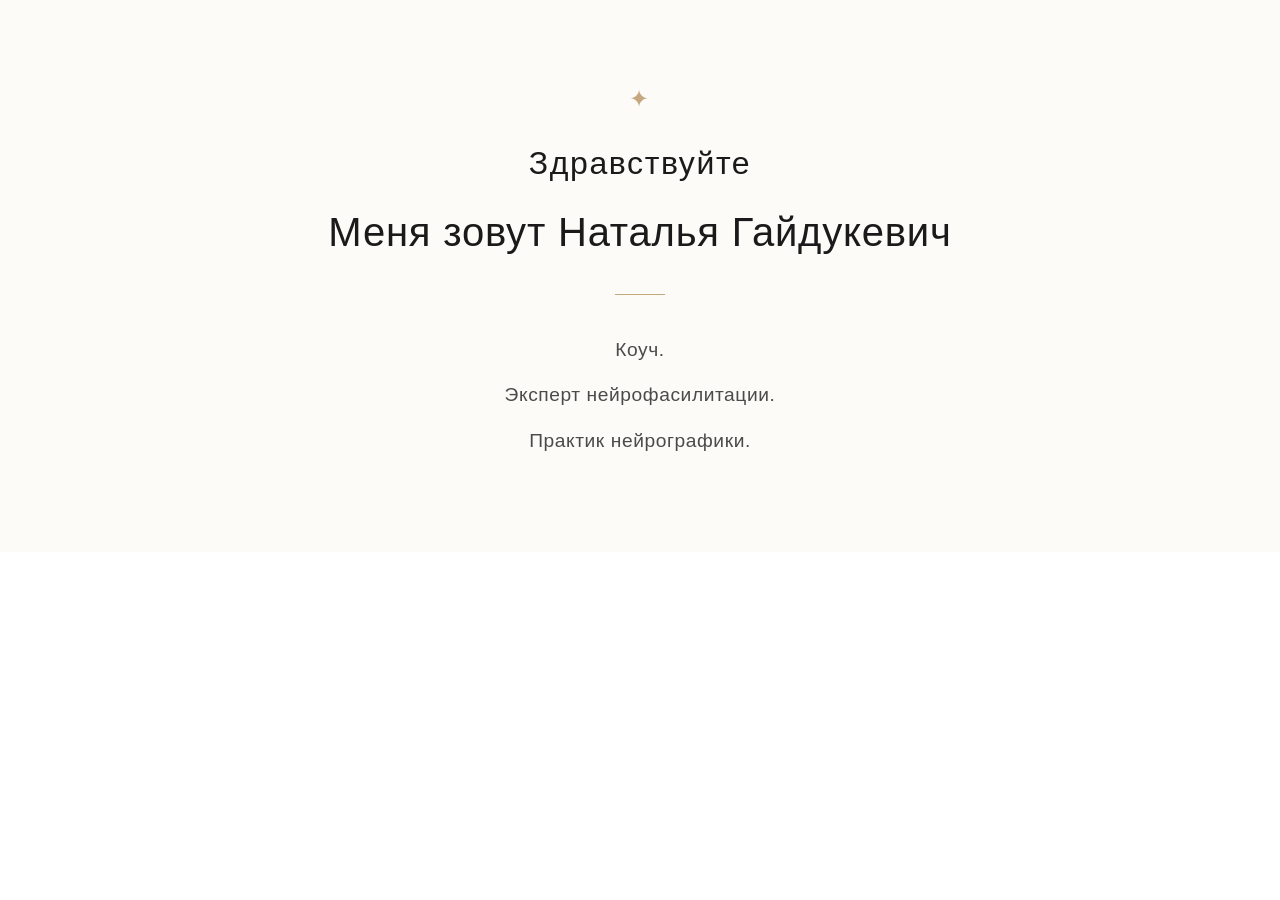
==== about.html @ c53a6faa "Update about.html" ====
<!DOCTYPE html>
<html lang="ru">
<head>
    <meta charset="UTF-8">
    <meta name="viewport" content="width=device-width, initial-scale=1.0">
    <title>Путь к себе — Путь твоей души</title>
    <link rel="preconnect" href="https://fonts.googleapis.com">
    <link rel="preconnect" href="https://fonts.gstatic.com" crossorigin>
    <link href="https://fonts.googleapis.com/css2?family=Cinzel:wght@400;500&family=Montserrat:wght@200;300;400;500&display=swap" rel="stylesheet">
    <link rel="stylesheet" href="style.css">
</head>
<body>
    <section id="about" style="padding: 80px 20px; background-color: #fdfbf7; font-family: 'Helvetica Neue', Arial, sans-serif; color: #333; line-height: 1.6;">
    <div style="max-width: 800px; margin: 0 auto; text-align: center;">
        
        <div style="font-size: 24px; color: #c5a880; margin-bottom: 20px;">✦</div>
        
        <h2 style="font-size: 2rem; font-weight: 300; letter-spacing: 0.05em; margin-bottom: 10px; color: #1a1a1a;">
            Здравствуйте
        </h2>
        
        <h1 style="font-size: 2.5rem; font-weight: 400; letter-spacing: 0.02em; margin-bottom: 30px; color: #1a1a1a;">
            Меня зовут Наталья Гайдукевич
        </h1>
        
        <div style="width: 50px; height: 1px; background-color: #c5a880; margin: 0 auto 40px;"></div>
        
        <div style="font-size: 1.2rem; font-weight: 300; letter-spacing: 0.03em;">
            <p style="margin: 15px 0; color: #4a4a4a;">Коуч.</p>
            <p style="margin: 15px 0; color: #4a4a4a;">Эксперт нейрофасилитации.</p>
            <p style="margin: 15px 0; color: #4a4a4a;">Практик нейрографики.</p>
        </div>
        
    </div>
</section>
</body>
</html>
</html>
---- style.css ----
:root {
    --white: #ffffff;
    --black: #111111;
    --dark-grey: #222222;
    --light-grey: #f9f9f9;
    --accent-grey: #757575;
    --font-serif: 'Cinzel', Georgia, serif;
    --font-sans: 'Montserrat', sans-serif;
}
* { margin: 0; padding: 0; box-sizing: border-box; }
html { scroll-behavior: smooth; }
body { background-color: var(--white); color: var(--black); font-family: var(--font-sans); letter-spacing: 0.12em; -webkit-font-smoothing: antialiased; }
.top-banner { background-color: var(--black); color: var(--white); text-align: center; padding: 10px 0; font-size: 0.65rem; font-weight: 300; }
.navbar { background-color: var(--white); border-bottom: 1px solid #eaeaea; position: sticky; top: 0; z-index: 1000; padding: 20px 0; }
.nav-container { width: 90%; max-width: 1400px; margin: 0 auto; display: flex; justify-content: space-between; align-items: center; }
.logo { font-family: var(--font-serif); font-size: 1.4rem; color: var(--black); text-decoration: none; font-weight: 500; }
.nav-links a { color: var(--black); text-decoration: none; font-size: 0.75rem; margin: 0 20px; text-transform: uppercase; font-weight: 400; transition: color 0.3s; }
.nav-links a:hover { color: var(--accent-grey); }
.nav-links .nav-cta { border-bottom: 1px solid var(--black); padding-bottom: 2px; }
.hero { position: relative; height: 90vh; background: url('https://images.unsplash.com/photo-1506126613408-eca07ce68773?auto=format&fit=crop&w=1920&q=80') center/cover no-repeat; display: flex; align-items: center; justify-content: center; text-align: center; color: var(--white); }
.hero-overlay { position: absolute; top: 0; left: 0; width: 100%; height: 100%; background-color: rgba(0, 0, 0, 0.25); }
.hero-content { position: relative; z-index: 1; max-width: 800px; padding: 0 20px; }
.hero-content .subtitle { font-size: 0.8rem; margin-bottom: 20px; font-weight: 300; }
.hero-content h1 { font-family: var(--font-serif); font-size: 3rem; font-weight: 400; margin-bottom: 40px; line-height: 1.3; }
.btn-luxury { display: inline-block; padding: 15px 40px; background-color: var(--white); color: var(--black); text-decoration: none; font-size: 0.8rem; text-transform: uppercase; border: 1px solid var(--white); transition: all 0.4s ease; }
.btn-luxury:hover { background-color: transparent; color: var(--white); }
.philosophy-section { padding: 120px 0; text-align: center; background-color: var(--white); }
.container-luxury { max-width: 900px; margin: 0 auto; padding: 0 20px; }
.section-tag { font-size: 0.75rem; color: var(--accent-grey); margin-bottom: 30px; }
.philosophy-section h2 { font-family: var(--font-serif); font-size: 1.8rem; font-weight: 400; line-height: 1.6; color: var(--dark-grey); }
.line-separator { width: 60px; height: 1px; background-color: var(--black); margin: 40px auto 0; }
.luxury-grid { display: flex; width: 100%; }
.grid-item { flex: 1; background-color: var(--light-grey); text-align: center; padding-bottom: 60px; }
.item-image { height: 600px; background-size: cover; background-position: center; transition: transform 0.8s cubic-bezier(0.25, 1, 0.5, 1); }
.grid-item:hover .item-image { transform: scale(1.02); }
.img-one { background-image: url('https://images.unsplash.com/photo-1518241353330-0f7941c2d9b5?auto=format&fit=crop&w=1000&q=80'); }
.img-two { background-image: url('https://images.unsplash.com/photo-1447452001602-7090c7ab2db3?auto=format&fit=crop&w=1000&q=80'); }
.item-info { padding: 40px 40px 0; max-width: 500px; margin: 0 auto; }
.item-info h3 { font-family: var(--font-serif); font-size: 1.4rem; font-weight: 400; margin-bottom: 15px; }
.item-info p { font-size: 0.85rem; color: var(--accent-grey); font-weight: 300; margin-bottom: 25px; line-height: 1.5; }
.link-explore { font-size: 0.75rem; color: var(--black); text-decoration: none; border-bottom: 1px solid var(--black); padding-bottom: 2px; font-weight: 500; }
.contact-section { padding: 120px 0; background-color: var(--light-grey); text-align: center; }
.form-container { max-width: 500px; margin: 0 auto; padding: 0 20px; }
.contact-section h2 { font-family: var(--font-serif); font-size: 2rem; font-weight: 400; margin-bottom: 20px; }
.contact-section p { font-size: 0.85rem; color: var(--accent-grey); margin-bottom: 40px; font-weight: 300; }
#luxuryForm input { width: 100%; padding: 15px 0; background: transparent; border: none; border-bottom: 1px solid #cccccc; margin-bottom: 30px; font-family: var(--font-sans); font-size: 0.8rem; letter-spacing: 0.1em; outline: none; transition: border-color 0.3s; }
#luxuryForm input:focus { border-bottom: 1px solid var(--black); }
.btn-submit { width: 100%; padding: 15px 0; background-color: var(--black); color: var(--white); border: 1px solid var(--black); font-size: 0.8rem; letter-spacing: 0.15em; cursor: pointer; transition: background-color 0.3s; }
.btn-submit:hover { background-color: #333333; }
.success-message { display: none; margin-top: 20px; font-size: 0.85rem; color: #4f46e5; font-weight: 400; }
footer { background-color: var(--white); padding: 60px 0; text-align: center; border-top: 1px solid #eaeaea; }
.footer-logo { font-family: var(--font-serif); font-size: 1.2rem; margin-bottom: 20px; }
.footer-copy { font-size: 0.65rem; color: var(--accent-grey); font-weight: 300; }
@media (max-width: 768px) { .nav-links { display: none; } .hero h1 { font-size: 2rem; } .luxury-grid { flex-direction: column; } .item-image { height: 400px; } }
}
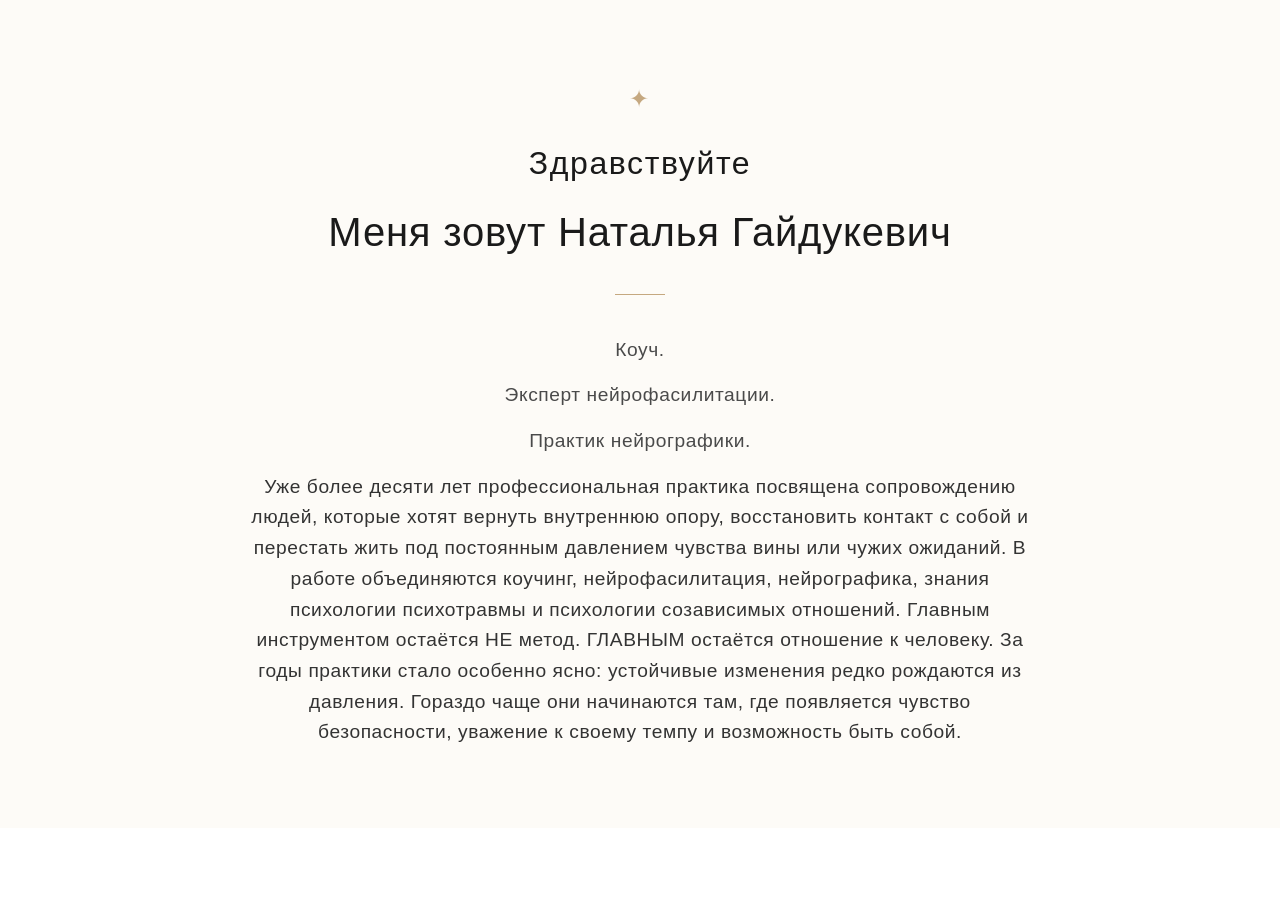
==== commit 9f6a2de1: "Update about.html" ====
--- a/about.html
+++ b/about.html
@@ -30,7 +30,13 @@
             <p style="margin: 15px 0; color: #4a4a4a;">Эксперт нейрофасилитации.</p>
             <p style="margin: 15px 0; color: #4a4a4a;">Практик нейрографики.</p>
         </div>
-        
+        <div style="font-size: 1.2rem; font-weight: 300; letter-spacing: 0.03em;">Уже более десяти лет профессиональная практика посвящена сопровождению людей, которые хотят вернуть внутреннюю опору, восстановить контакт с собой и перестать жить под постоянным давлением чувства вины или чужих ожиданий.
+В работе объединяются коучинг, нейрофасилитация, нейрографика, знания психологии психотравмы и психологии созависимых отношений.
+Главным инструментом остаётся НЕ метод.
+ГЛАВНЫМ остаётся отношение к человеку.
+За годы практики стало особенно ясно: устойчивые изменения редко рождаются из давления.
+Гораздо чаще они начинаются там, где появляется чувство безопасности, уважение к своему темпу и возможность быть собой.  </div>
+
     </div>
 </section>
 </body>
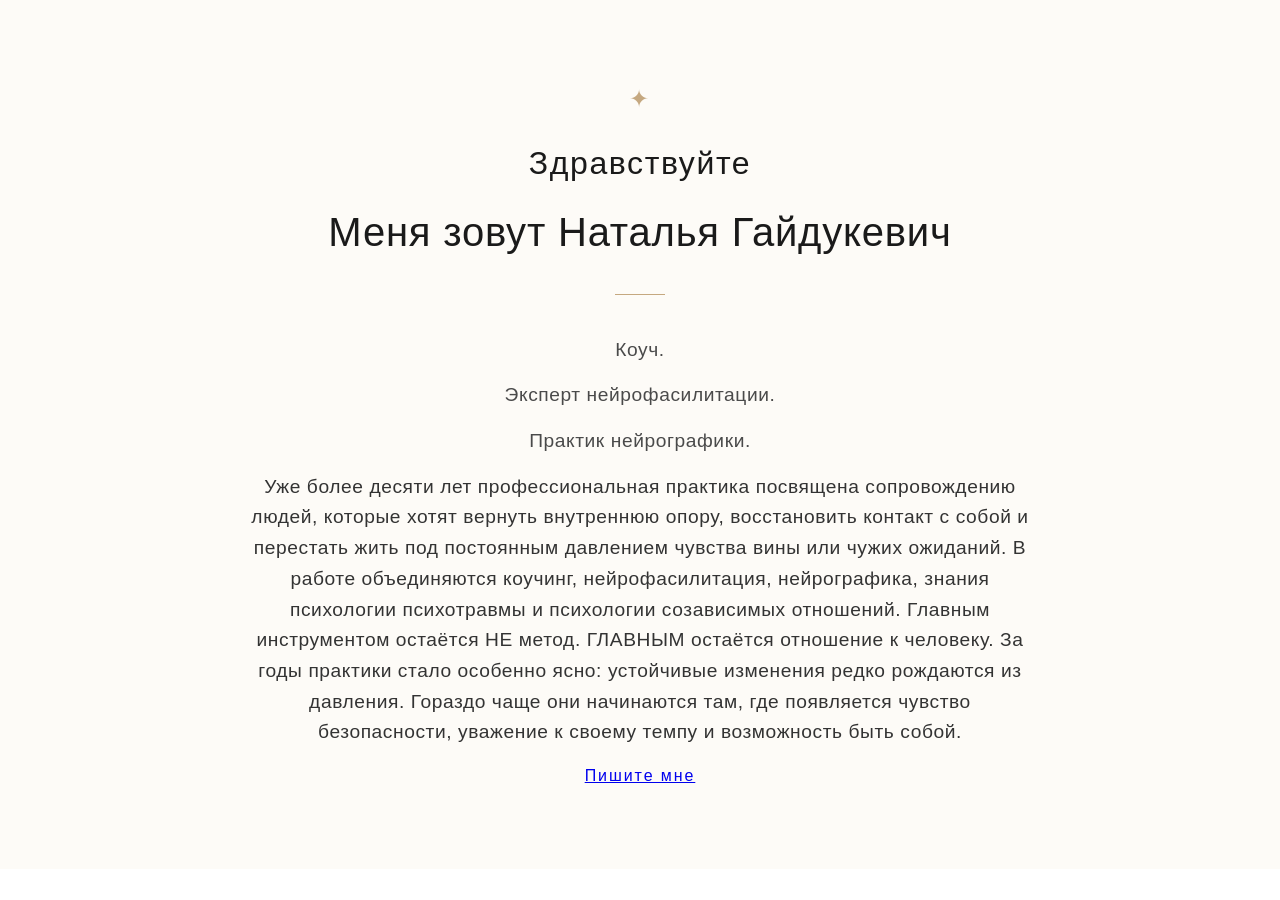
==== commit 4e7a4d05: "Update about.html" ====
--- a/about.html
+++ b/about.html
@@ -36,7 +36,11 @@
 ГЛАВНЫМ остаётся отношение к человеку.
 За годы практики стало особенно ясно: устойчивые изменения редко рождаются из давления.
 Гораздо чаще они начинаются там, где появляется чувство безопасности, уважение к своему темпу и возможность быть собой.  </div>
-
+<p style="margin: 15px 0; color: #4a4a4a;"> </p>
+<p style="margin: 15px 0; color: #4a4a4a;"> </p>
+<p style="margin: 15px 0; color: #4a4a4a;"> </p>        
+<p style="margin: 15px 0; color: #4a4a4a;"> </p>
+        <a href="https://wa.me/905313521971" target="_blank" class="nav-cta">Пишите мне</a>
     </div>
 </section>
 </body>
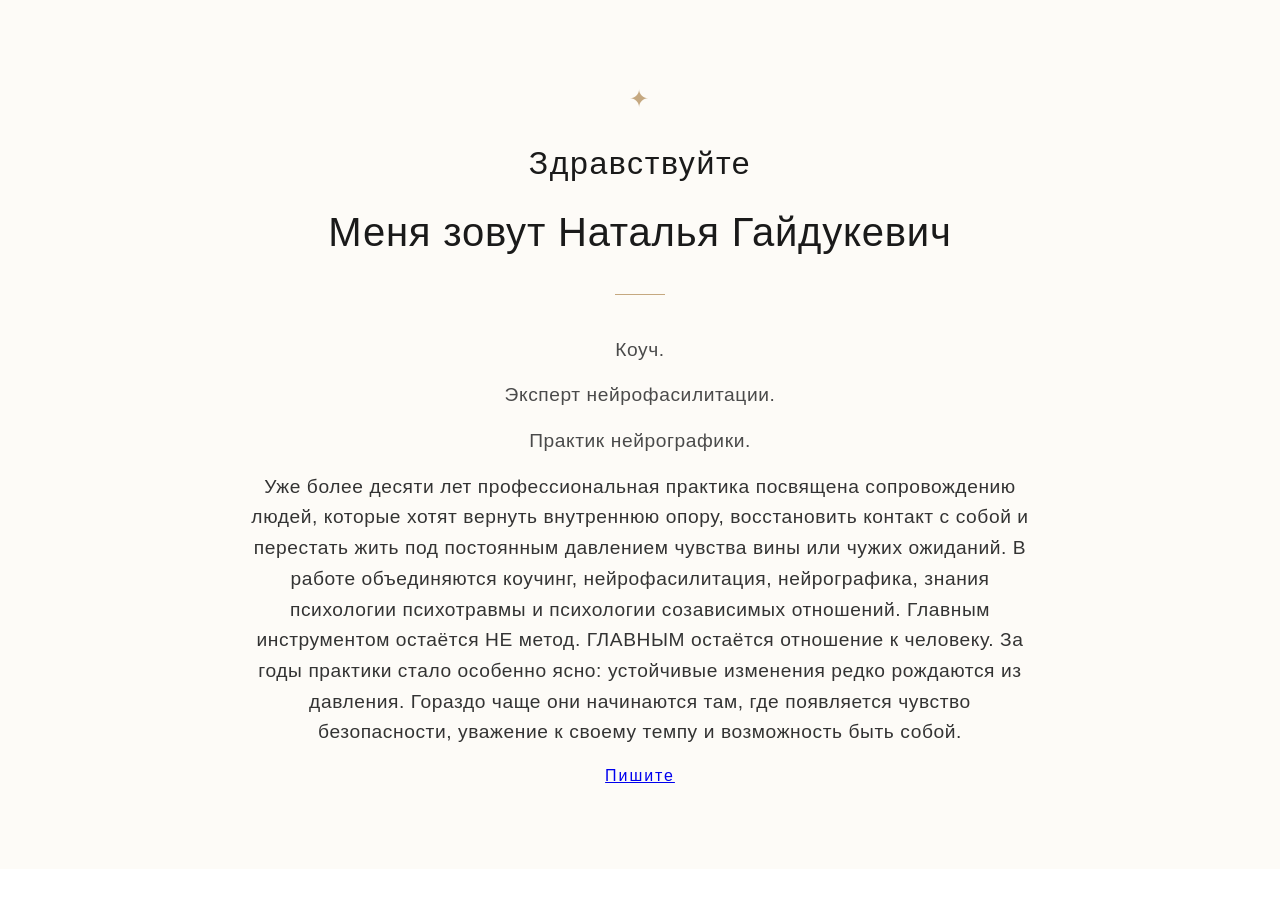
==== commit 88247af6: "Update about.html" ====
--- a/about.html
+++ b/about.html
@@ -40,7 +40,7 @@
 <p style="margin: 15px 0; color: #4a4a4a;"> </p>
 <p style="margin: 15px 0; color: #4a4a4a;"> </p>        
 <p style="margin: 15px 0; color: #4a4a4a;"> </p>
-        <a href="https://wa.me/905313521971" target="_blank" class="nav-cta">Пишите мне</a>
+        <a href="https://wa.me/905313521971" target="_blank" class="nav-cta">Пишите</a>
     </div>
 </section>
 </body>
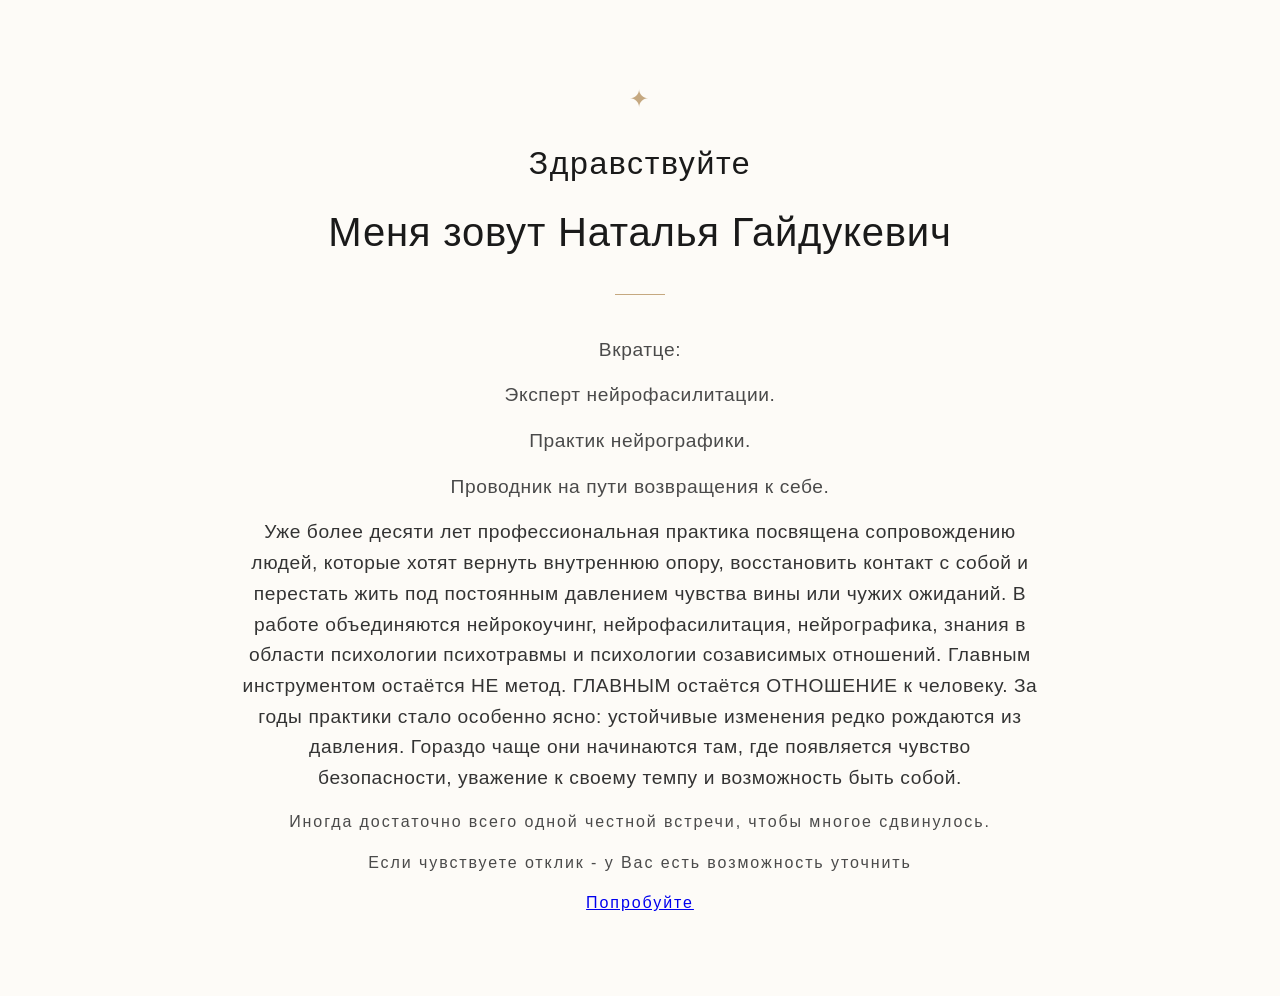
==== commit 2ad1450f: "Update about.html" ====
--- a/about.html
+++ b/about.html
@@ -3,7 +3,7 @@
 <head>
     <meta charset="UTF-8">
     <meta name="viewport" content="width=device-width, initial-scale=1.0">
-    <title>Путь к себе — Путь твоей души</title>
+    <title>Возвращение к себе — Путь твоей души</title>
     <link rel="preconnect" href="https://fonts.googleapis.com">
     <link rel="preconnect" href="https://fonts.gstatic.com" crossorigin>
     <link href="https://fonts.googleapis.com/css2?family=Cinzel:wght@400;500&family=Montserrat:wght@200;300;400;500&display=swap" rel="stylesheet">
@@ -26,21 +26,27 @@
         <div style="width: 50px; height: 1px; background-color: #c5a880; margin: 0 auto 40px;"></div>
         
         <div style="font-size: 1.2rem; font-weight: 300; letter-spacing: 0.03em;">
-            <p style="margin: 15px 0; color: #4a4a4a;">Коуч.</p>
+            <p style="margin: 15px 0; color: #4a4a4a;">Вкратце:</p>
             <p style="margin: 15px 0; color: #4a4a4a;">Эксперт нейрофасилитации.</p>
             <p style="margin: 15px 0; color: #4a4a4a;">Практик нейрографики.</p>
+            <p style="margin: 15px 0; color: #4a4a4a;">Проводник на пути возвращения к себе.</p>
         </div>
-        <div style="font-size: 1.2rem; font-weight: 300; letter-spacing: 0.03em;">Уже более десяти лет профессиональная практика посвящена сопровождению людей, которые хотят вернуть внутреннюю опору, восстановить контакт с собой и перестать жить под постоянным давлением чувства вины или чужих ожиданий.
-В работе объединяются коучинг, нейрофасилитация, нейрографика, знания психологии психотравмы и психологии созависимых отношений.
-Главным инструментом остаётся НЕ метод.
-ГЛАВНЫМ остаётся отношение к человеку.
-За годы практики стало особенно ясно: устойчивые изменения редко рождаются из давления.
-Гораздо чаще они начинаются там, где появляется чувство безопасности, уважение к своему темпу и возможность быть собой.  </div>
-<p style="margin: 15px 0; color: #4a4a4a;"> </p>
-<p style="margin: 15px 0; color: #4a4a4a;"> </p>
+        <div style="font-size: 1.2rem; font-weight: 300; letter-spacing: 0.03em;">Уже более десяти лет профессиональная практика посвящена сопровождению людей, 
+которые хотят вернуть внутреннюю опору, 
+восстановить контакт с собой 
+и перестать жить под постоянным давлением чувства вины или чужих ожиданий. 
+В работе объединяются нейрокоучинг, нейрофасилитация, нейрографика, знания в области психологии психотравмы и психологии созависимых отношений. 
+Главным инструментом остаётся НЕ метод. 
+ГЛАВНЫМ остаётся ОТНОШЕНИЕ к человеку. 
+За годы практики стало особенно ясно: устойчивые изменения редко рождаются из давления. 
+Гораздо чаще они начинаются там, 
+где появляется чувство безопасности, 
+уважение к своему темпу и возможность быть собой. </div>
+<p style="margin: 15px 0; color: #4a4a4a;">Иногда достаточно всего одной честной встречи, чтобы многое сдвинулось. </p>
+<p style="margin: 15px 0; color: #4a4a4a;">Если чувствуете отклик - у Вас есть возможность уточнить </p>
 <p style="margin: 15px 0; color: #4a4a4a;"> </p>        
 <p style="margin: 15px 0; color: #4a4a4a;"> </p>
-        <a href="https://wa.me/905313521971" target="_blank" class="nav-cta">Пишите</a>
+        <a href="https://wa.me/905313521971" target="_blank" class="nav-cta">Попробуйте</a>
     </div>
 </section>
 </body>
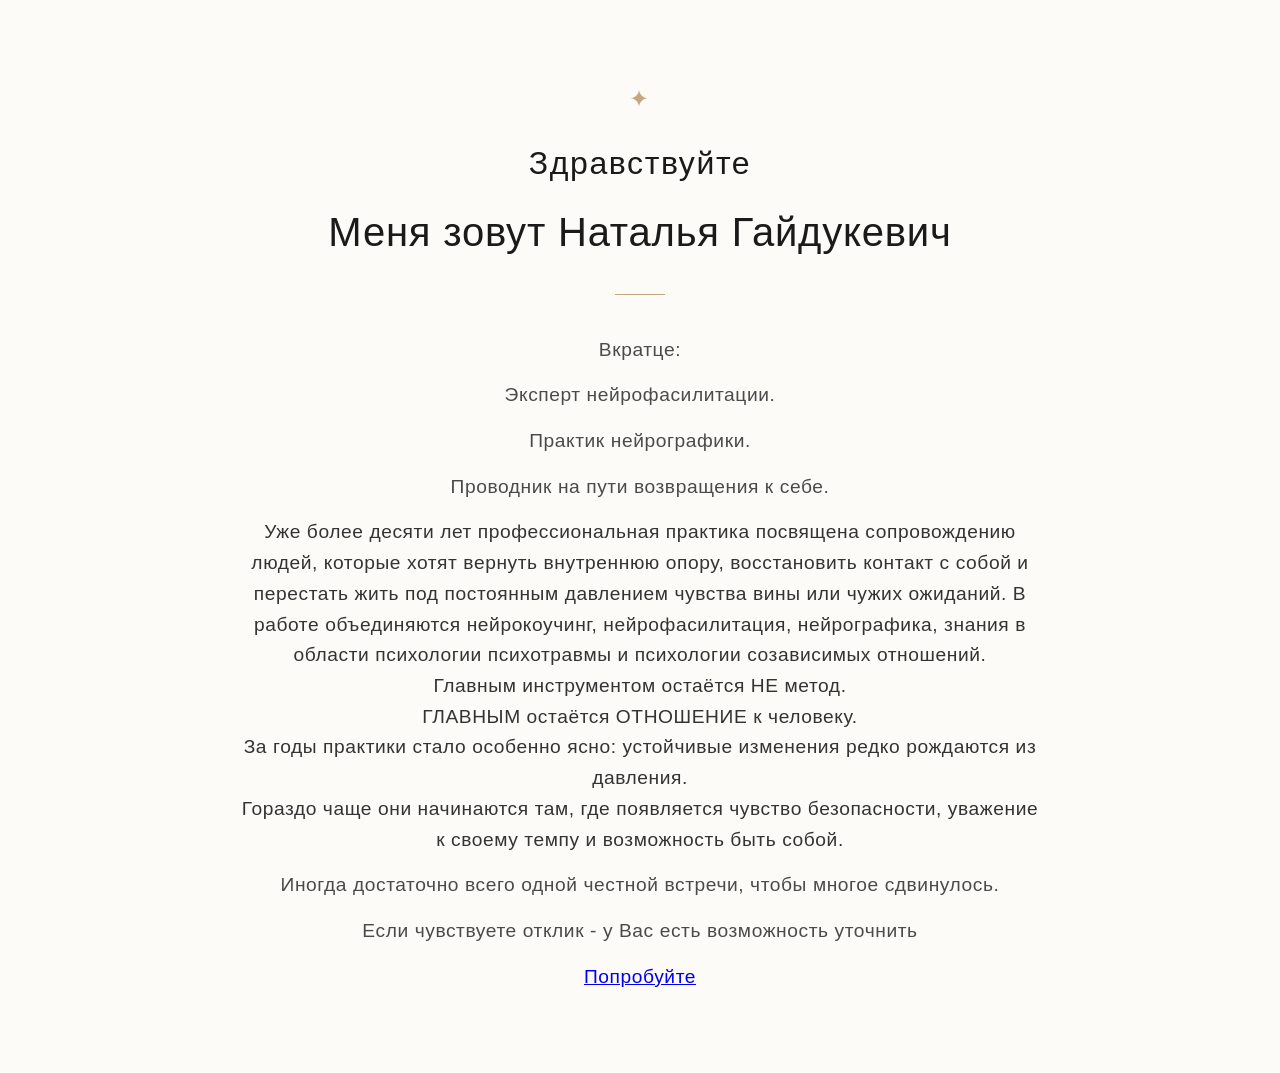
==== commit d6a2e255: "Update about.html" ====
--- a/about.html
+++ b/about.html
@@ -36,10 +36,10 @@
 восстановить контакт с собой 
 и перестать жить под постоянным давлением чувства вины или чужих ожиданий. 
 В работе объединяются нейрокоучинг, нейрофасилитация, нейрографика, знания в области психологии психотравмы и психологии созависимых отношений. 
-Главным инструментом остаётся НЕ метод. 
-ГЛАВНЫМ остаётся ОТНОШЕНИЕ к человеку. 
-За годы практики стало особенно ясно: устойчивые изменения редко рождаются из давления. 
-Гораздо чаще они начинаются там, 
+<div style="font-size: 1.2rem; font-weight: 300; letter-spacing: 0.03em;">Главным инструментом остаётся НЕ метод. </div>
+<div style="font-size: 1.2rem; font-weight: 300; letter-spacing: 0.03em;">ГЛАВНЫМ остаётся ОТНОШЕНИЕ к человеку. </div>
+<div style="font-size: 1.2rem; font-weight: 300; letter-spacing: 0.03em;">За годы практики стало особенно ясно: устойчивые изменения редко рождаются из давления. </div>
+<div style="font-size: 1.2rem; font-weight: 300; letter-spacing: 0.03em;">Гораздо чаще они начинаются там, 
 где появляется чувство безопасности, 
 уважение к своему темпу и возможность быть собой. </div>
 <p style="margin: 15px 0; color: #4a4a4a;">Иногда достаточно всего одной честной встречи, чтобы многое сдвинулось. </p>
--- a/style.css
+++ b/style.css
@@ -17,7 +17,7 @@
 .nav-links a { color: var(--black); text-decoration: none; font-size: 0.75rem; margin: 0 20px; text-transform: uppercase; font-weight: 400; transition: color 0.3s; }
 .nav-links a:hover { color: var(--accent-grey); }
 .nav-links .nav-cta { border-bottom: 1px solid var(--black); padding-bottom: 2px; }
-.hero { position: relative; height: 90vh; background: url('https://images.unsplash.com/photo-1506126613408-eca07ce68773?auto=format&fit=crop&w=1920&q=80') center/cover no-repeat; display: flex; align-items: center; justify-content: center; text-align: center; color: var(--white); }
+.hero { position: relative; height: 90vh; background: url('photo-3.avif') center/cover no-repeat; display: flex; align-items: center; justify-content: center; text-align: center; color: var(--white); }
 .hero-overlay { position: absolute; top: 0; left: 0; width: 100%; height: 100%; background-color: rgba(0, 0, 0, 0.25); }
 .hero-content { position: relative; z-index: 1; max-width: 800px; padding: 0 20px; }
 .hero-content .subtitle { font-size: 0.8rem; margin-bottom: 20px; font-weight: 300; }
@@ -33,8 +33,8 @@
 .grid-item { flex: 1; background-color: var(--light-grey); text-align: center; padding-bottom: 60px; }
 .item-image { height: 600px; background-size: cover; background-position: center; transition: transform 0.8s cubic-bezier(0.25, 1, 0.5, 1); }
 .grid-item:hover .item-image { transform: scale(1.02); }
-.img-one { background-image: url('https://images.unsplash.com/photo-1518241353330-0f7941c2d9b5?auto=format&fit=crop&w=1000&q=80'); }
-.img-two { background-image: url('https://images.unsplash.com/photo-1447452001602-7090c7ab2db3?auto=format&fit=crop&w=1000&q=80'); }
+.img-one { background-image: url('photo-2.avif'); }
+.img-two { background-image: url('photo-1.avif'); }
 .item-info { padding: 40px 40px 0; max-width: 500px; margin: 0 auto; }
 .item-info h3 { font-family: var(--font-serif); font-size: 1.4rem; font-weight: 400; margin-bottom: 15px; }
 .item-info p { font-size: 0.85rem; color: var(--accent-grey); font-weight: 300; margin-bottom: 25px; line-height: 1.5; }
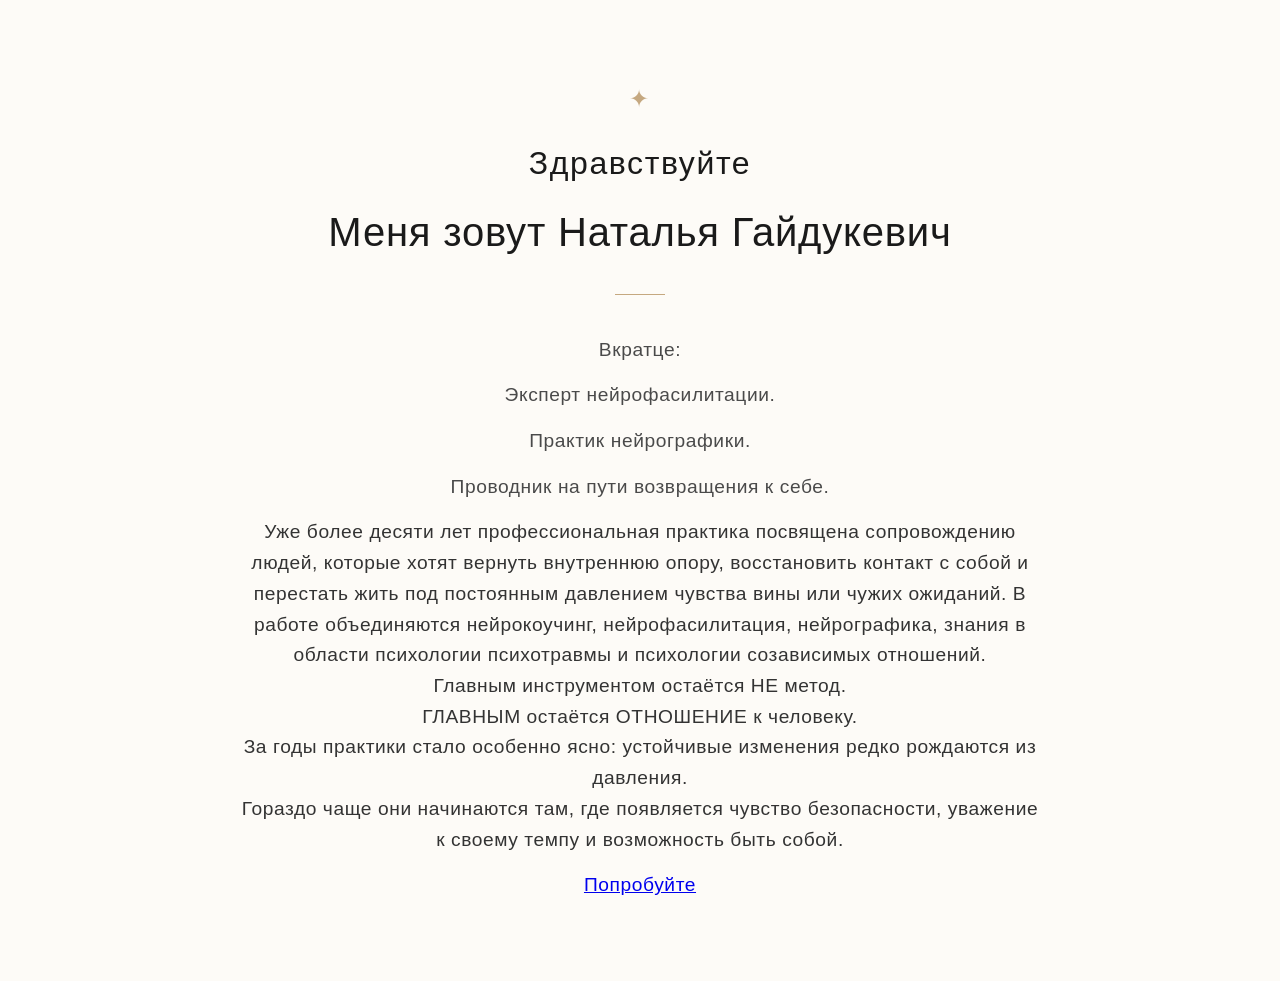
==== commit c7d8e29a: "Update about.html" ====
--- a/about.html
+++ b/about.html
@@ -42,8 +42,8 @@
 <div style="font-size: 1.2rem; font-weight: 300; letter-spacing: 0.03em;">Гораздо чаще они начинаются там, 
 где появляется чувство безопасности, 
 уважение к своему темпу и возможность быть собой. </div>
-<p style="margin: 15px 0; color: #4a4a4a;">Иногда достаточно всего одной честной встречи, чтобы многое сдвинулось. </p>
-<p style="margin: 15px 0; color: #4a4a4a;">Если чувствуете отклик - у Вас есть возможность уточнить </p>
+<div style="font-size: 1.2rem; font-weight: 300; letter-spacing: 0.03em;"Иногда достаточно всего одной честной встречи, чтобы многое сдвинулось.</div>
+<div style="font-size: 1.2rem; font-weight: 300; letter-spacing: 0.03em;"Если чувствуете отклик - у Вас есть возможность уточнить. </div>
 <p style="margin: 15px 0; color: #4a4a4a;"> </p>        
 <p style="margin: 15px 0; color: #4a4a4a;"> </p>
         <a href="https://wa.me/905313521971" target="_blank" class="nav-cta">Попробуйте</a>
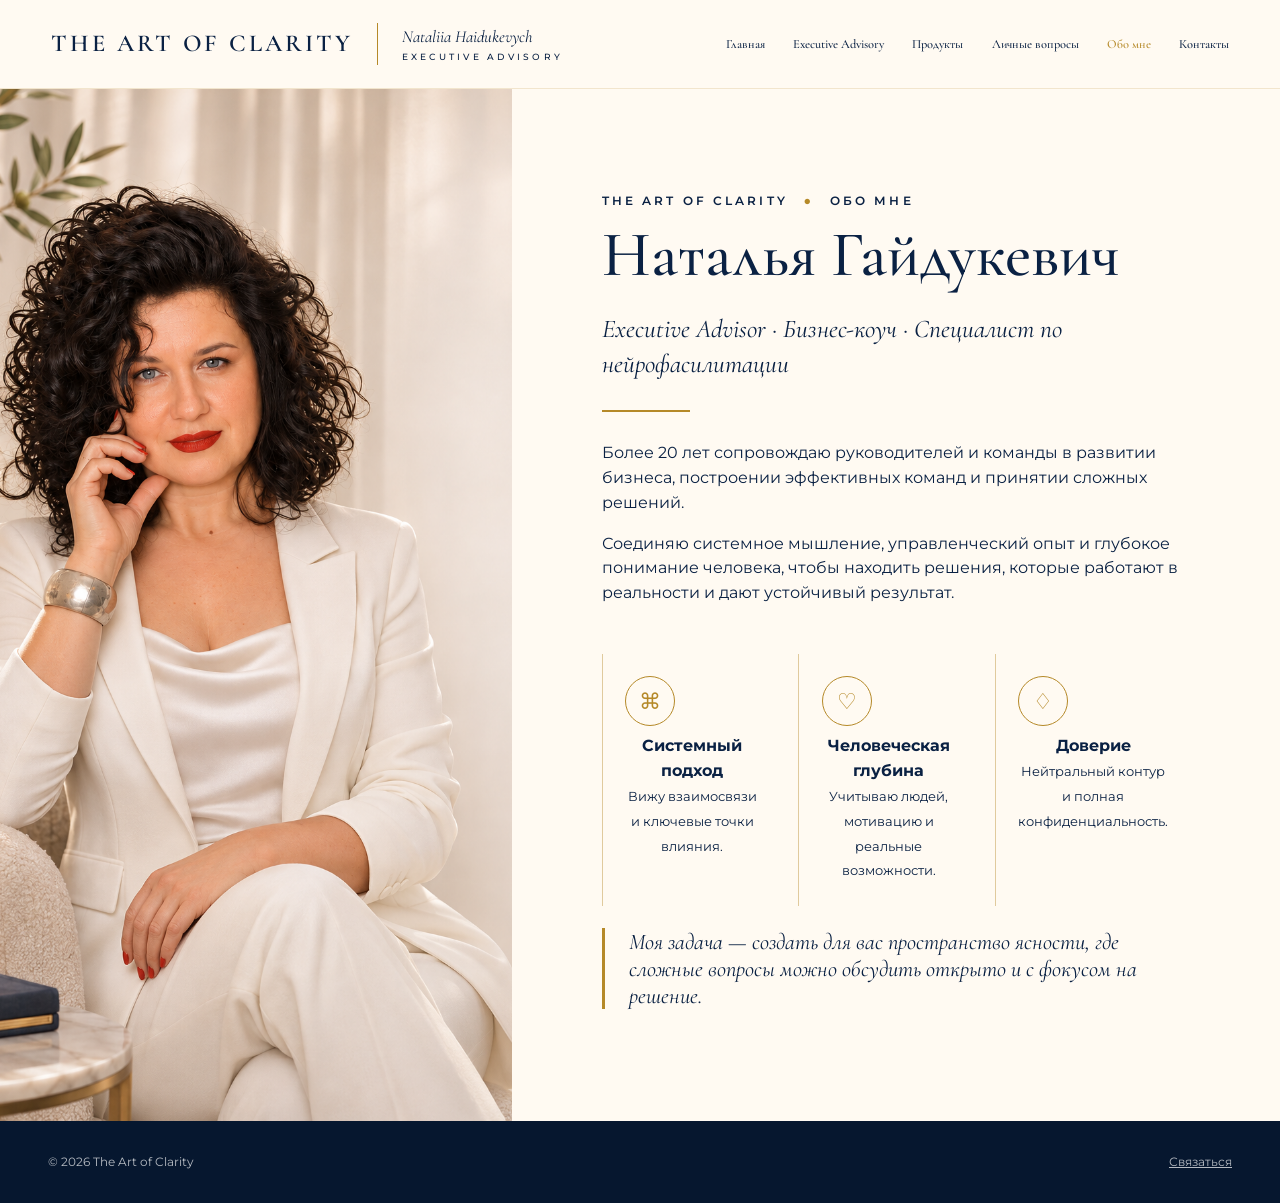
==== commit 8545a6cc: "Replace legacy site with The Art of Clarity" ====
--- a/about.html
+++ b/about.html
@@ -1,54 +1 @@
-<!DOCTYPE html>
-<html lang="ru">
-<head>
-    <meta charset="UTF-8">
-    <meta name="viewport" content="width=device-width, initial-scale=1.0">
-    <title>Возвращение к себе — Путь твоей души</title>
-    <link rel="preconnect" href="https://fonts.googleapis.com">
-    <link rel="preconnect" href="https://fonts.gstatic.com" crossorigin>
-    <link href="https://fonts.googleapis.com/css2?family=Cinzel:wght@400;500&family=Montserrat:wght@200;300;400;500&display=swap" rel="stylesheet">
-    <link rel="stylesheet" href="style.css">
-</head>
-<body>
-    <section id="about" style="padding: 80px 20px; background-color: #fdfbf7; font-family: 'Helvetica Neue', Arial, sans-serif; color: #333; line-height: 1.6;">
-    <div style="max-width: 800px; margin: 0 auto; text-align: center;">
-        
-        <div style="font-size: 24px; color: #c5a880; margin-bottom: 20px;">✦</div>
-        
-        <h2 style="font-size: 2rem; font-weight: 300; letter-spacing: 0.05em; margin-bottom: 10px; color: #1a1a1a;">
-            Здравствуйте
-        </h2>
-        
-        <h1 style="font-size: 2.5rem; font-weight: 400; letter-spacing: 0.02em; margin-bottom: 30px; color: #1a1a1a;">
-            Меня зовут Наталья Гайдукевич
-        </h1>
-        
-        <div style="width: 50px; height: 1px; background-color: #c5a880; margin: 0 auto 40px;"></div>
-        
-        <div style="font-size: 1.2rem; font-weight: 300; letter-spacing: 0.03em;">
-            <p style="margin: 15px 0; color: #4a4a4a;">Вкратце:</p>
-            <p style="margin: 15px 0; color: #4a4a4a;">Эксперт нейрофасилитации.</p>
-            <p style="margin: 15px 0; color: #4a4a4a;">Практик нейрографики.</p>
-            <p style="margin: 15px 0; color: #4a4a4a;">Проводник на пути возвращения к себе.</p>
-        </div>
-        <div style="font-size: 1.2rem; font-weight: 300; letter-spacing: 0.03em;">Уже более десяти лет профессиональная практика посвящена сопровождению людей, 
-которые хотят вернуть внутреннюю опору, 
-восстановить контакт с собой 
-и перестать жить под постоянным давлением чувства вины или чужих ожиданий. 
-В работе объединяются нейрокоучинг, нейрофасилитация, нейрографика, знания в области психологии психотравмы и психологии созависимых отношений. 
-<div style="font-size: 1.2rem; font-weight: 300; letter-spacing: 0.03em;">Главным инструментом остаётся НЕ метод. </div>
-<div style="font-size: 1.2rem; font-weight: 300; letter-spacing: 0.03em;">ГЛАВНЫМ остаётся ОТНОШЕНИЕ к человеку. </div>
-<div style="font-size: 1.2rem; font-weight: 300; letter-spacing: 0.03em;">За годы практики стало особенно ясно: устойчивые изменения редко рождаются из давления. </div>
-<div style="font-size: 1.2rem; font-weight: 300; letter-spacing: 0.03em;">Гораздо чаще они начинаются там, 
-где появляется чувство безопасности, 
-уважение к своему темпу и возможность быть собой. </div>
-<div style="font-size: 1.2rem; font-weight: 300; letter-spacing: 0.03em;"Иногда достаточно всего одной честной встречи, чтобы многое сдвинулось.</div>
-<div style="font-size: 1.2rem; font-weight: 300; letter-spacing: 0.03em;"Если чувствуете отклик - у Вас есть возможность уточнить. </div>
-<p style="margin: 15px 0; color: #4a4a4a;"> </p>        
-<p style="margin: 15px 0; color: #4a4a4a;"> </p>
-        <a href="https://wa.me/905313521971" target="_blank" class="nav-cta">Попробуйте</a>
-    </div>
-</section>
-</body>
-</html>
-</html>
+<!doctype html><html lang="ru"><head><meta charset="utf-8"><meta name="viewport" content="width=device-width,initial-scale=1"><title>Наталья Гайдукевич — The Art of Clarity</title><link rel="preconnect" href="https://fonts.googleapis.com"><link rel="preconnect" href="https://fonts.gstatic.com" crossorigin><link href="https://fonts.googleapis.com/css2?family=Cormorant+Garamond:ital,wght@0,500;0,600;1,500&family=Montserrat:wght@400;500;600&display=swap" rel="stylesheet"><link rel="stylesheet" href="styles.css"></head><body><header class="site-header"><nav class="nav-shell"><a class="brand" href="index.html"><span class="brand-main">THE ART OF CLARITY</span><span class="brand-divider"></span><span class="brand-person">Nataliia Haidukevych<small>EXECUTIVE ADVISORY</small></span></a><button class="menu-button" aria-expanded="false">☰</button><div class="nav-links"><a href="index.html">Главная</a><a href="executive.html">Executive Advisory</a><a href="products.html">Продукты</a><a href="personal.html">Личные вопросы</a><a aria-current="page" href="about.html">Обо мне</a><a href="contact.html">Контакты</a></div></nav></header><main><section class="about-grid"><img class="portrait" src="assets/nataliia-portrait.png" alt="Наталья Гайдукевич"><div class="about-copy"><p class="eyebrow">THE ART OF CLARITY <span class="dot">●</span> ОБО МНЕ</p><h1>Наталья Гайдукевич</h1><p class="lead">Executive Advisor · Бизнес-коуч · Специалист по нейрофасилитации</p><span class="gold-rule"></span><p>Более 20 лет сопровождаю руководителей и команды в развитии бизнеса, построении эффективных команд и принятии сложных решений.</p><p>Соединяю системное мышление, управленческий опыт и глубокое понимание человека, чтобы находить решения, которые работают в реальности и дают устойчивый результат.</p><div class="values"><div class="value"><span class="icon">⌘</span><strong>Системный подход</strong><small>Вижу взаимосвязи и ключевые точки влияния.</small></div><div class="value"><span class="icon">♡</span><strong>Человеческая глубина</strong><small>Учитываю людей, мотивацию и реальные возможности.</small></div><div class="value"><span class="icon">♢</span><strong>Доверие</strong><small>Нейтральный контур и полная конфиденциальность.</small></div></div><p class="note">Моя задача — создать для вас пространство ясности, где сложные вопросы можно обсудить открыто и с фокусом на решение.</p></div></section></main><footer class="site-footer"><div class="container footer-inner"><span>© 2026 The Art of Clarity</span><a href="contact.html">Связаться</a></div></footer><script src="app.js"></script></body></html>
--- a/styles.css
+++ b/styles.css
@@ -0,0 +1,6 @@
+:root{--navy:#071e3d;--navy2:#0c2b52;--gold:#b58928;--cream:#f7f1e8;--paper:#fffaf2;--ink:#0a2143;--muted:#5e6672;--line:rgba(181,137,40,.42);--serif:"Cormorant Garamond",Georgia,serif;--sans:"Montserrat",Arial,sans-serif;--shadow:0 18px 55px rgba(7,30,61,.12)}
+html,body{overflow-x:hidden}
+*{box-sizing:border-box}html{scroll-behavior:smooth}body{margin:0;background:var(--paper);color:var(--ink);font-family:var(--sans);font-size:16px;line-height:1.55}body.menu-open{overflow:hidden}img{display:block;max-width:100%}a{color:inherit}.skip-link{position:fixed;left:1rem;top:-5rem;z-index:100;padding:.75rem 1rem;background:var(--navy);color:#fff}.skip-link:focus{top:1rem}.site-header{position:sticky;top:0;z-index:50;background:rgba(255,250,242,.95);backdrop-filter:blur(16px);border-bottom:1px solid rgba(181,137,40,.18)}.nav-shell{min-height:88px;max-width:1440px;margin:auto;padding:0 clamp(1.1rem,4vw,4.5rem);display:flex;align-items:center;gap:2.5rem}.brand{display:flex;align-items:center;gap:1.5rem;text-decoration:none;white-space:nowrap}.brand-main{font:600 clamp(1.05rem,1.9vw,1.55rem)/1 var(--serif);letter-spacing:.12em}.brand-divider{height:42px;width:1px;background:var(--gold)}.brand-person{font:italic 1.05rem var(--serif)}.brand-person small{display:block;margin-top:.28rem;font:500 .58rem var(--sans);letter-spacing:.35em}.nav-links{margin-left:auto;display:flex;align-items:center;gap:clamp(1rem,2.2vw,2.3rem)}.nav-links a{font:500 .78rem var(--serif);text-decoration:none}.nav-links a:hover,.nav-links a[aria-current=page]{color:var(--gold)}.menu-button{display:none;margin-left:auto;border:0;background:none;color:var(--navy);font-size:1.7rem;cursor:pointer}.container{width:min(1380px,calc(100% - 2rem));margin-inline:auto}.eyebrow{font-size:.78rem;font-weight:600;letter-spacing:.25em;text-transform:uppercase}.eyebrow .dot{color:var(--gold);padding:0 .6rem}.display{font:500 clamp(3rem,6.3vw,6.2rem)/.93 var(--serif);letter-spacing:-.025em;margin:.7rem 0 1.5rem}.lead{font:italic clamp(1.25rem,2vw,1.85rem)/1.35 var(--serif)}.gold-rule{display:block;width:88px;height:2px;background:var(--gold);margin:1.8rem 0}.button{display:inline-flex;align-items:center;justify-content:center;gap:2rem;min-height:58px;padding:0 2rem;border-radius:12px;background:var(--navy);color:#fff;text-decoration:none;font:600 1rem var(--serif);transition:.25s}.button:hover{transform:translateY(-2px);background:var(--navy2);box-shadow:var(--shadow)}.button.gold{background:linear-gradient(135deg,#f5d27c,#d8a738);color:var(--navy)}.hero{min-height:calc(100vh - 88px);position:relative;display:flex;align-items:center;background:url('assets/hero-villa.png') center/cover no-repeat}.hero::after{content:"";position:absolute;inset:0;background:linear-gradient(90deg,rgba(255,250,242,.98) 0%,rgba(255,250,242,.9) 38%,rgba(255,250,242,.1) 67%)}.hero-copy{position:relative;z-index:1;width:min(690px,90%);margin-left:max(5vw,calc((100vw - 1380px)/2));padding:6rem 0}.hero .display{font-size:clamp(3.4rem,5.6vw,6rem)}.hero p:not(.eyebrow){max-width:610px;font-size:clamp(1.05rem,1.7vw,1.35rem)}.signature{font:600 1.55rem var(--serif);margin:2rem 0}.section{padding:clamp(5rem,9vw,9rem) 0}.section-title{font:500 clamp(2.8rem,5vw,5.2rem)/.98 var(--serif);margin:.5rem 0 1.2rem}.section-intro{max-width:820px}.situations{background:var(--cream)}.split{display:grid;grid-template-columns:1.1fr .9fr;gap:clamp(2rem,6vw,7rem);align-items:center}.feature-image{border-radius:220px 220px 18px 18px;min-height:620px;object-fit:cover;box-shadow:var(--shadow)}.issue-list{display:grid;gap:.75rem;margin-top:2rem}.issue{display:grid;grid-template-columns:56px 1fr;gap:1rem;align-items:start;padding:1.1rem 1.2rem;border:1px solid rgba(7,30,61,.1);border-radius:14px;background:rgba(255,255,255,.56)}.icon{width:50px;height:50px;border:1px solid var(--gold);border-radius:50%;display:grid;place-items:center;color:var(--gold);font-size:1.35rem}.issue h3,.result h3{margin:0;font-size:1rem}.issue p,.result p{margin:.2rem 0 0;color:var(--muted);font-size:.87rem}.results{background:linear-gradient(135deg,#fffaf2,#f3eadf)}.result-grid{display:grid;grid-template-columns:repeat(5,1fr);gap:1rem;margin-top:3rem}.result{text-align:center;padding:1.5rem 1rem;border-top:1px solid var(--line)}.result strong{display:block;font:500 2.4rem var(--serif);color:var(--gold)}.formats-grid{display:grid;grid-template-columns:repeat(3,1fr);gap:1.4rem;margin-top:3rem}.format-card{overflow:hidden;border:1px solid rgba(181,137,40,.35);border-radius:22px;background:#fffaf3;box-shadow:var(--shadow)}.format-visual{height:240px;background-size:cover;background-position:center}.format-visual.one{background-image:linear-gradient(rgba(7,30,61,.05),rgba(7,30,61,.05)),url('assets/notebook-terrace.png')}.format-visual.two{background-image:linear-gradient(rgba(7,30,61,.1),rgba(7,30,61,.1)),url('assets/hero-villa.png')}.format-visual.three{background-image:linear-gradient(rgba(7,30,61,.05),rgba(7,30,61,.05)),url('assets/personal-terrace.png')}.format-body{text-align:center;padding:2rem}.format-body h3{font:600 2rem/1 var(--serif);margin:0 0 1rem}.format-body p{min-height:55px}.format-body a{font-weight:700;text-decoration:none;color:var(--navy)}.personal-band{min-height:720px;display:flex;align-items:center;background:url('assets/personal-terrace.png') center/cover no-repeat;position:relative}.personal-band::before{content:"";position:absolute;inset:0;background:linear-gradient(90deg,rgba(255,250,242,.97),rgba(255,250,242,.78) 45%,transparent 75%)}.personal-copy{position:relative;width:min(620px,90%);margin-left:max(5vw,calc((100vw - 1380px)/2))}.topics{display:grid;grid-template-columns:repeat(5,1fr);gap:1px;background:var(--line);border-block:1px solid var(--line)}.topic{background:var(--paper);padding:2.3rem 1.3rem;text-align:center}.topic h3{font:600 1.45rem var(--serif)}.about-grid{display:grid;grid-template-columns:.8fr 1.2fr;min-height:760px}.portrait{width:100%;height:100%;object-fit:cover;object-position:center 22%}.about-copy{padding:clamp(3rem,7vw,7rem);align-self:center}.about-copy h1{font:500 clamp(3.4rem,5vw,5.5rem)/1 var(--serif);margin:.4rem 0}.values{display:grid;grid-template-columns:repeat(3,1fr);gap:1rem;margin-top:3rem}.value{text-align:center;padding:1.4rem;border-left:1px solid var(--line)}.value strong{display:block;margin-top:.5rem}.cta{background:var(--navy);color:#fff}.cta-grid{display:grid;grid-template-columns:1.05fr .95fr;gap:4rem;align-items:center}.cta .section-title{color:#f6d595}.contact-list{display:grid;grid-template-columns:repeat(3,1fr);gap:1rem}.contact-list div{padding:1.4rem;border:1px solid rgba(255,255,255,.18);border-radius:14px}.site-footer{padding:2rem;background:#06172f;color:rgba(255,255,255,.7);font-size:.75rem}.footer-inner{display:flex;justify-content:space-between;gap:2rem}.page-hero{padding:clamp(5rem,10vw,10rem) 0;background:var(--cream)}.page-hero .section-intro{max-width:900px}.dark-hero{min-height:calc(100vh - 88px);display:flex;align-items:center;color:#fff;background:linear-gradient(90deg,rgba(3,19,38,.97),rgba(3,19,38,.68) 54%,rgba(3,19,38,.15)),url('assets/notebook-terrace.png') center/cover}.dark-hero .display{color:#f7d99a}.meeting-points{display:grid;grid-template-columns:1fr 1.6fr;gap:3rem;margin:2.5rem 0}.checks{list-style:none;padding:0;margin:0}.checks li{margin:.8rem 0}.checks li::before{content:"✓";color:#e0b34b;margin-right:.8rem}.note{border-left:3px solid var(--gold);padding-left:1.5rem;font:italic 1.4rem var(--serif)}
+@media(max-width:1050px){.brand-person,.brand-divider{display:none}.menu-button{display:block}.nav-links{position:fixed;inset:88px 0 0;background:var(--paper);display:flex;flex-direction:column;justify-content:center;gap:2rem;transform:translateX(100%);transition:.3s}.nav-links.open{transform:none}.nav-links a{font-size:1.35rem}.split,.about-grid,.cta-grid{grid-template-columns:1fr}.feature-image{min-height:440px;width:100%;border-radius:22px}.result-grid,.topics{grid-template-columns:repeat(2,1fr)}.formats-grid{grid-template-columns:1fr}.about-grid{min-height:auto}.portrait{max-height:720px}.contact-list{grid-template-columns:1fr}.meeting-points{grid-template-columns:1fr}}
+@media(max-width:680px){.nav-shell{min-height:72px}.nav-links{inset:72px 0 0}.brand-main{font-size:.95rem}.hero{min-height:780px;background-position:64% center}.hero::after{background:linear-gradient(180deg,rgba(255,250,242,.97),rgba(255,250,242,.85) 56%,rgba(255,250,242,.18))}.hero-copy{margin:0;padding:4rem 1.2rem;align-self:flex-start}.result-grid,.topics,.values{grid-template-columns:1fr}.personal-band{min-height:760px;background-position:66% center;align-items:flex-start}.personal-band::before{background:linear-gradient(180deg,rgba(255,250,242,.98),rgba(255,250,242,.78) 62%,transparent)}.personal-copy{margin:0;padding:4rem 1.2rem}.display{font-size:3.4rem}.section-title{font-size:3rem}.footer-inner{flex-direction:column}.dark-hero{min-height:820px;background-position:65% center}.dark-hero .hero-copy{align-self:center}}
+@media(prefers-reduced-motion:reduce){*{scroll-behavior:auto!important;transition:none!important}}
